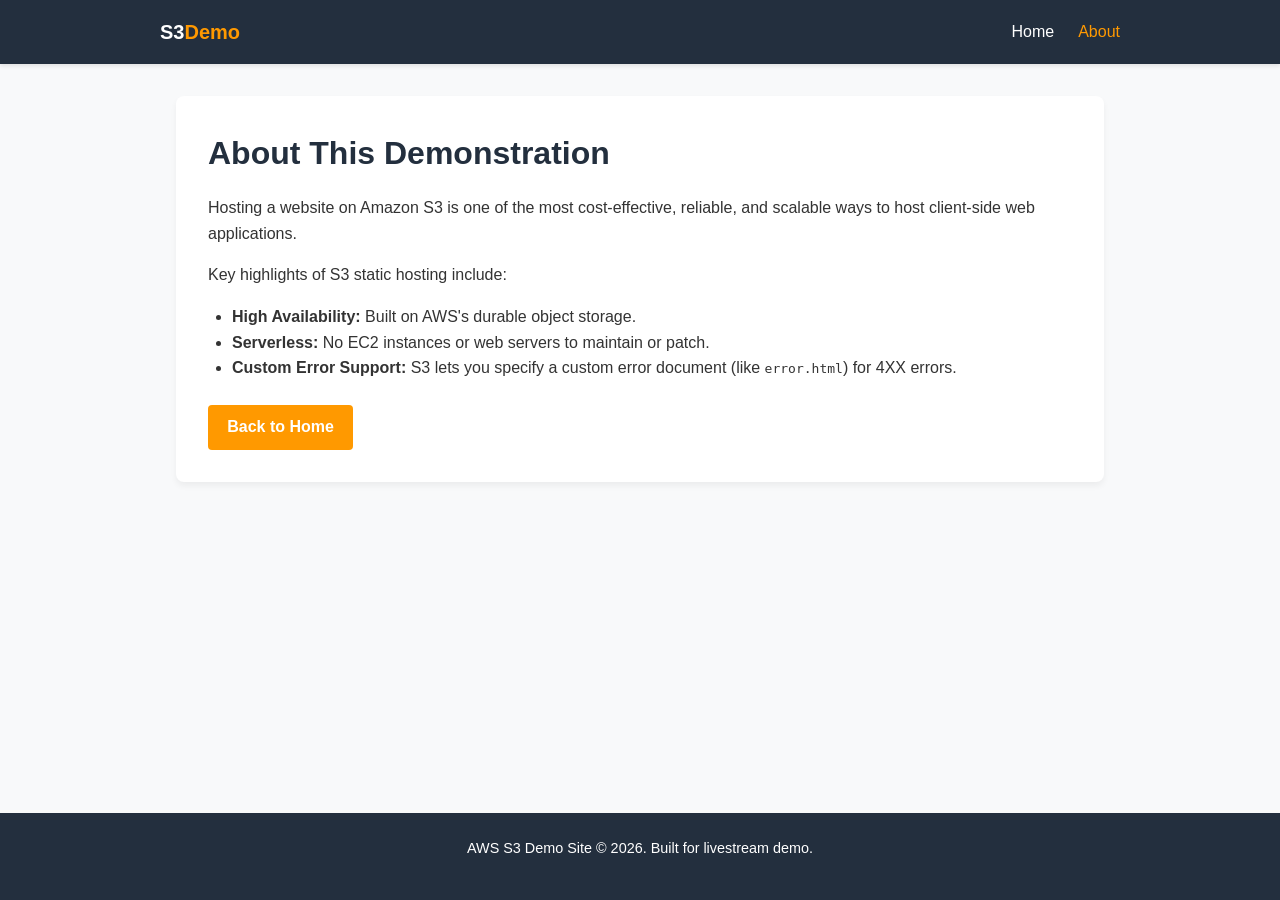
==== about.html @ 4f1a7cdc "Initial commit: AWS S3 demo website" ====
<!DOCTYPE html>
<html lang="en">
<head>
  <meta charset="UTF-8">
  <meta name="viewport" content="width=device-width, initial-scale=1.0">
  <title>About - AWS S3 Static Website Demo</title>
  <link rel="stylesheet" href="css/styles.css">
</head>
<body>
  <header>
    <nav>
      <a href="index.html" class="logo">S3<span>Demo</span></a>
      <ul class="nav-links">
        <li><a href="index.html">Home</a></li>
        <li><a href="about.html" class="active">About</a></li>
      </ul>
    </nav>
  </header>

  <main>
    <div class="card">
      <h1>About This Demonstration</h1>
      <p>Hosting a website on Amazon S3 is one of the most cost-effective, reliable, and scalable ways to host client-side web applications.</p>
      <p>Key highlights of S3 static hosting include:</p>
      <ul style="margin-left: 1.5rem; margin-bottom: 1.5rem;">
        <li><strong>High Availability:</strong> Built on AWS's durable object storage.</li>
        <li><strong>Serverless:</strong> No EC2 instances or web servers to maintain or patch.</li>
        <li><strong>Custom Error Support:</strong> S3 lets you specify a custom error document (like <code>error.html</code>) for 4XX errors.</li>
      </ul>
      <a href="index.html" class="btn">Back to Home</a>
    </div>
  </main>

  <footer>
    <p>AWS S3 Demo Site &copy; 2026. Built for livestream demo.</p>
  </footer>
</body>
</html>
---- css/styles.css ----
/* Simple, clean styling for the AWS S3 Livestream Demo site */
:root {
  --primary-color: #ff9900; /* AWS Orange */
  --dark-color: #232f3e;    /* AWS Squid Ink */
  --light-bg: #f8f9fa;
  --text-color: #333333;
  --card-bg: #ffffff;
}

* {
  box-sizing: border-box;
  margin: 0;
  padding: 0;
}

body {
  font-family: -apple-system, BlinkMacSystemFont, "Segoe UI", Roboto, Helvetica, Arial, sans-serif;
  line-height: 1.6;
  color: var(--text-color);
  background-color: var(--light-bg);
  display: flex;
  flex-direction: column;
  min-height: 100vh;
}

header {
  background-color: var(--dark-color);
  color: #ffffff;
  padding: 1rem 2rem;
  box-shadow: 0 2px 4px rgba(0,0,0,0.1);
}

nav {
  display: flex;
  justify-content: space-between;
  align-items: center;
  max-width: 960px;
  margin: 0 auto;
}

.logo {
  font-size: 1.25rem;
  font-weight: bold;
  color: #ffffff;
  text-decoration: none;
}

.logo span {
  color: var(--primary-color);
}

.nav-links {
  list-style: none;
  display: flex;
  gap: 1.5rem;
}

.nav-links a {
  color: #ffffff;
  text-decoration: none;
  font-weight: 500;
  transition: color 0.2s;
}

.nav-links a:hover,
.nav-links a.active {
  color: var(--primary-color);
}

main {
  flex: 1;
  max-width: 960px;
  margin: 2rem auto;
  padding: 0 1rem;
  width: 100%;
}

.card {
  background: var(--card-bg);
  border-radius: 8px;
  padding: 2rem;
  margin-bottom: 2rem;
  box-shadow: 0 4px 6px rgba(0,0,0,0.05);
}

h1 {
  margin-bottom: 1rem;
  color: var(--dark-color);
}

p {
  margin-bottom: 1rem;
}

.btn {
  display: inline-block;
  background-color: var(--primary-color);
  color: #ffffff;
  padding: 0.6rem 1.2rem;
  border-radius: 4px;
  text-decoration: none;
  font-weight: bold;
  transition: opacity 0.2s;
}

.btn:hover {
  opacity: 0.9;
}

footer {
  text-align: center;
  padding: 1.5rem;
  background-color: var(--dark-color);
  color: #ffffff;
  font-size: 0.9rem;
}
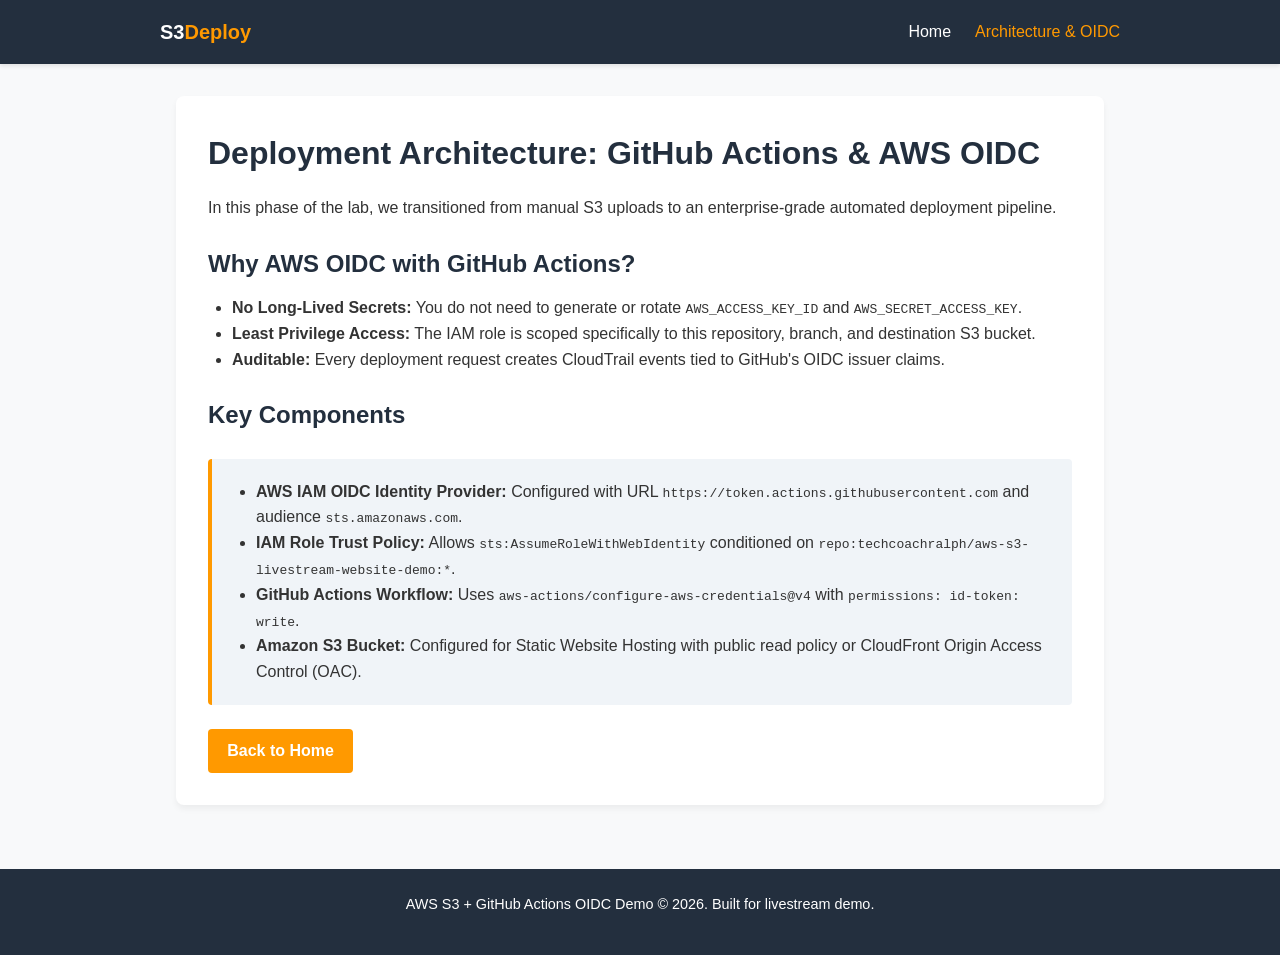
==== commit 6a16a6e9: "Add GitHub Actions workflow for AWS S3 deployment via OIDC" ====
--- a/about.html
+++ b/about.html
@@ -3,36 +3,50 @@
 <head>
   <meta charset="UTF-8">
   <meta name="viewport" content="width=device-width, initial-scale=1.0">
-  <title>About - AWS S3 Static Website Demo</title>
+  <title>Architecture - AWS S3 + GitHub Actions OIDC Demo</title>
   <link rel="stylesheet" href="css/styles.css">
 </head>
 <body>
   <header>
     <nav>
-      <a href="index.html" class="logo">S3<span>Demo</span></a>
+      <a href="index.html" class="logo">S3<span>Deploy</span></a>
       <ul class="nav-links">
         <li><a href="index.html">Home</a></li>
-        <li><a href="about.html" class="active">About</a></li>
+        <li><a href="about.html" class="active">Architecture & OIDC</a></li>
       </ul>
     </nav>
   </header>
 
   <main>
     <div class="card">
-      <h1>About This Demonstration</h1>
-      <p>Hosting a website on Amazon S3 is one of the most cost-effective, reliable, and scalable ways to host client-side web applications.</p>
-      <p>Key highlights of S3 static hosting include:</p>
+      <h1>Deployment Architecture: GitHub Actions & AWS OIDC</h1>
+      <p>In this phase of the lab, we transitioned from manual S3 uploads to an enterprise-grade automated deployment pipeline.</p>
+
+      <h2>Why AWS OIDC with GitHub Actions?</h2>
       <ul style="margin-left: 1.5rem; margin-bottom: 1.5rem;">
-        <li><strong>High Availability:</strong> Built on AWS's durable object storage.</li>
-        <li><strong>Serverless:</strong> No EC2 instances or web servers to maintain or patch.</li>
-        <li><strong>Custom Error Support:</strong> S3 lets you specify a custom error document (like <code>error.html</code>) for 4XX errors.</li>
+        <li><strong>No Long-Lived Secrets:</strong> You do not need to generate or rotate <code>AWS_ACCESS_KEY_ID</code> and <code>AWS_SECRET_ACCESS_KEY</code>.</li>
+        <li><strong>Least Privilege Access:</strong> The IAM role is scoped specifically to this repository, branch, and destination S3 bucket.</li>
+        <li><strong>Auditable:</strong> Every deployment request creates CloudTrail events tied to GitHub's OIDC issuer claims.</li>
       </ul>
-      <a href="index.html" class="btn">Back to Home</a>
+
+      <h2>Key Components</h2>
+      <div class="highlight-box">
+        <ul style="margin-left: 1.5rem;">
+          <li><strong>AWS IAM OIDC Identity Provider:</strong> Configured with URL <code>https://token.actions.githubusercontent.com</code> and audience <code>sts.amazonaws.com</code>.</li>
+          <li><strong>IAM Role Trust Policy:</strong> Allows <code>sts:AssumeRoleWithWebIdentity</code> conditioned on <code>repo:techcoachralph/aws-s3-livestream-website-demo:*</code>.</li>
+          <li><strong>GitHub Actions Workflow:</strong> Uses <code>aws-actions/configure-aws-credentials@v4</code> with <code>permissions: id-token: write</code>.</li>
+          <li><strong>Amazon S3 Bucket:</strong> Configured for Static Website Hosting with public read policy or CloudFront Origin Access Control (OAC).</li>
+        </ul>
+      </div>
+
+      <div style="margin-top: 1.5rem;">
+        <a href="index.html" class="btn">Back to Home</a>
+      </div>
     </div>
   </main>
 
   <footer>
-    <p>AWS S3 Demo Site &copy; 2026. Built for livestream demo.</p>
+    <p>AWS S3 + GitHub Actions OIDC Demo &copy; 2026. Built for livestream demo.</p>
   </footer>
 </body>
 </html>
--- a/css/styles.css
+++ b/css/styles.css
@@ -83,8 +83,39 @@
   box-shadow: 0 4px 6px rgba(0,0,0,0.05);
 }
 
+.badge {
+  display: inline-block;
+  background-color: #e6f7ff;
+  color: #0070f3;
+  border: 1px solid #91d5ff;
+  padding: 0.25rem 0.75rem;
+  border-radius: 999px;
+  font-size: 0.85rem;
+  font-weight: 600;
+  margin-bottom: 1rem;
+}
+
+.highlight-box {
+  background-color: #f0f4f8;
+  border-left: 4px solid var(--primary-color);
+  padding: 1.25rem;
+  border-radius: 4px;
+  margin: 1.5rem 0;
+}
+
 h1 {
   margin-bottom: 1rem;
+  color: var(--dark-color);
+}
+
+h2 {
+  margin-top: 1.5rem;
+  margin-bottom: 0.75rem;
+  color: var(--dark-color);
+}
+
+h3 {
+  margin-bottom: 0.5rem;
   color: var(--dark-color);
 }
 
@@ -103,6 +134,10 @@
   transition: opacity 0.2s;
 }
 
+.btn-secondary {
+  background-color: var(--dark-color);
+}
+
 .btn:hover {
   opacity: 0.9;
 }
